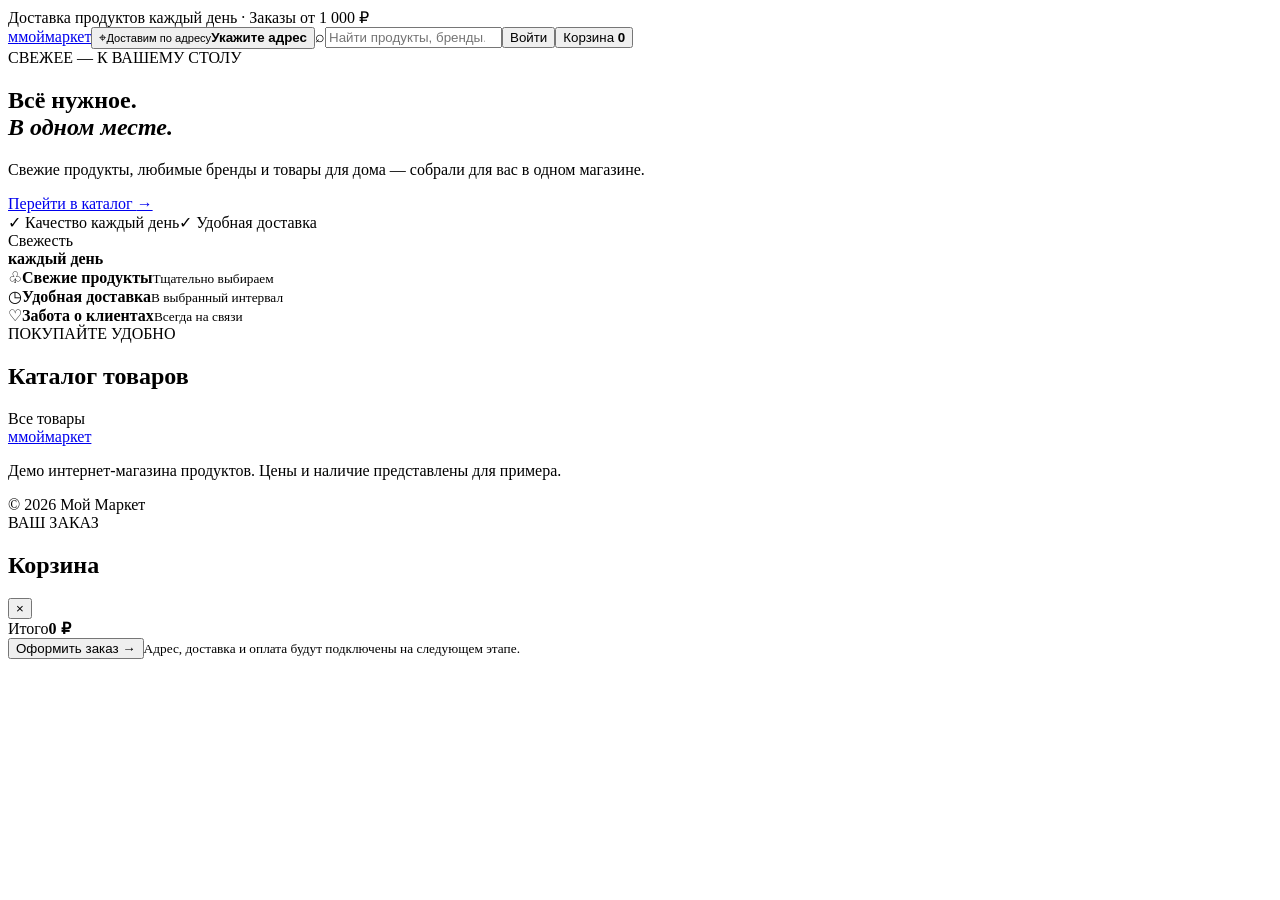
==== supermarket/index.html @ 538c64c5 "Add supermarket storefront MVP" ====
<!doctype html>
<html lang="ru"><head><meta charset="UTF-8"><meta name="viewport" content="width=device-width,initial-scale=1"><meta name="description" content="Мой Маркет — продукты с доставкой на дом"><title>Мой Маркет — продукты рядом</title><link rel="preconnect" href="https://fonts.googleapis.com"><link rel="preconnect" href="https://fonts.gstatic.com" crossorigin><link href="https://fonts.googleapis.com/css2?family=Manrope:wght@400;500;600;700;800&display=swap" rel="stylesheet"><link rel="stylesheet" href="styles.css"><script src="app.js" defer></script></head>
<body><div class="topline">Доставка продуктов каждый день · Заказы от 1 000 ₽</div>
<header class="site-header"><a class="brand" href="#"><span class="brand-mark">м</span><span>мой<span class="brand-green">маркет</span></span></a><button class="delivery-note" id="addressButton"><span class="pin">⌖</span><span><small>Доставим по адресу</small><strong>Укажите адрес</strong></span></button><label class="search"><span>⌕</span><input id="searchInput" type="search" placeholder="Найти продукты, бренды..." aria-label="Поиск товаров"></label><button class="account-button" type="button" id="accountButton">Войти</button><button class="cart-button" id="cartButton" type="button">Корзина <b id="cartCount">0</b></button></header>
<main><section class="hero"><div class="hero-copy"><span class="eyebrow">СВЕЖЕЕ — К ВАШЕМУ СТОЛУ</span><h1>Всё нужное.<br><em>В одном месте.</em></h1><p>Свежие продукты, любимые бренды и товары для дома — собрали для вас в одном магазине.</p><a class="primary-button" href="#catalog">Перейти в каталог <span>→</span></a><div class="hero-meta"><span>✓ Качество каждый день</span><span>✓ Удобная доставка</span></div></div><div class="hero-image" role="img" aria-label="Свежие овощи и продукты"><div class="hero-sticker">Свежесть<br><b>каждый день</b></div></div></section>
<section class="benefits"><div><span class="benefit-icon">♧</span><span><b>Свежие продукты</b><small>Тщательно выбираем</small></span></div><div><span class="benefit-icon">◷</span><span><b>Удобная доставка</b><small>В выбранный интервал</small></span></div><div><span class="benefit-icon">♡</span><span><b>Забота о клиентах</b><small>Всегда на связи</small></span></div></section>
<section class="catalog-section" id="catalog"><div class="section-heading"><div><span class="eyebrow">ПОКУПАЙТЕ УДОБНО</span><h2>Каталог товаров</h2></div><span class="muted" id="resultCount">Все товары</span></div><nav class="categories" id="categories" aria-label="Категории товаров"></nav><div class="product-grid" id="productGrid" aria-live="polite"></div><p class="empty-state" id="emptyState" hidden>Ничего не найдено. Попробуйте изменить запрос.</p></section></main>
<footer><a class="brand footer-brand" href="#"><span class="brand-mark">м</span><span>мой<span class="brand-green">маркет</span></span></a><p>Демо интернет-магазина продуктов. Цены и наличие представлены для примера.</p><span>© 2026 Мой Маркет</span></footer>
<div class="overlay" id="overlay" hidden></div><aside class="cart-drawer" id="cartDrawer" aria-label="Корзина" aria-hidden="true"><div class="drawer-heading"><div><span class="eyebrow">ВАШ ЗАКАЗ</span><h2>Корзина</h2></div><button class="close-button" id="closeCart" aria-label="Закрыть корзину">×</button></div><div class="cart-items" id="cartItems"></div><div class="cart-bottom"><div class="total-row"><span>Итого</span><strong id="cartTotal">0 ₽</strong></div><button class="checkout-button" id="checkoutButton" type="button">Оформить заказ <span>→</span></button><small>Адрес, доставка и оплата будут подключены на следующем этапе.</small></div></aside><div class="toast" id="toast" role="status"></div></body></html>
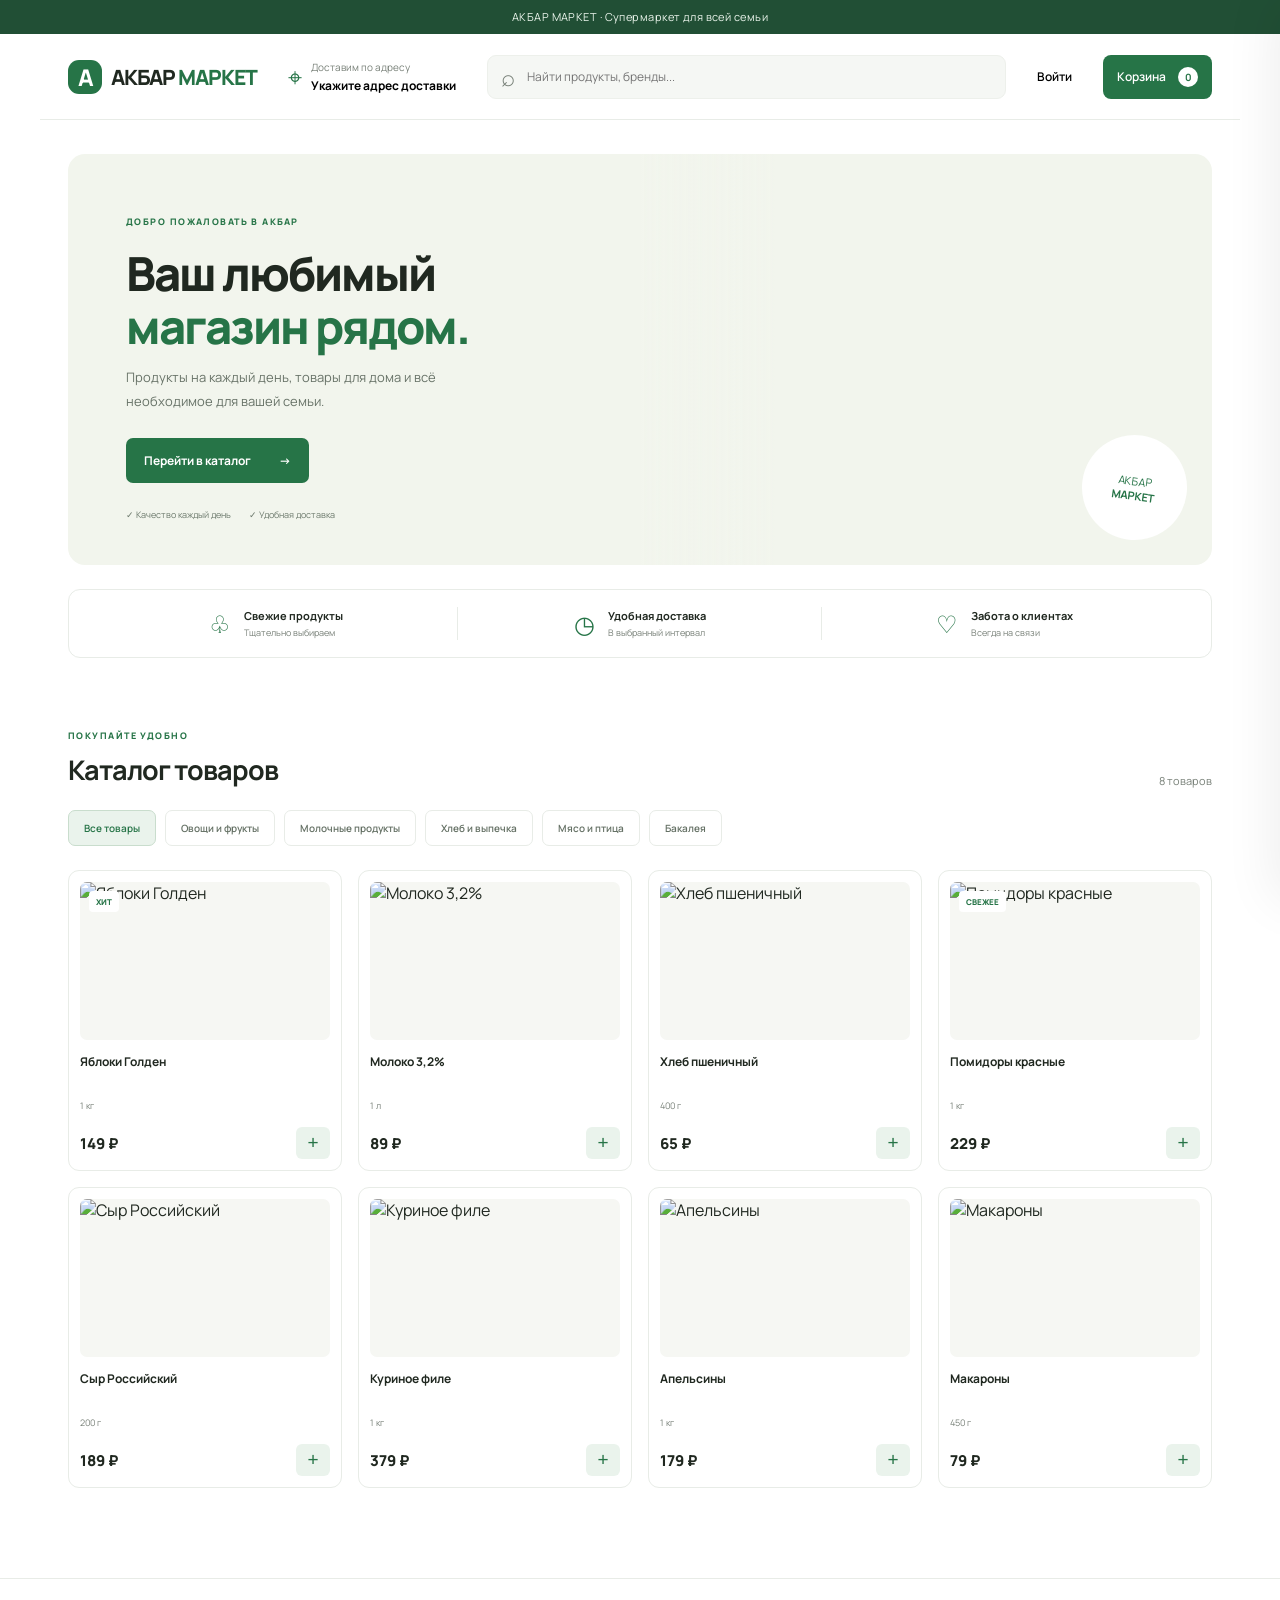
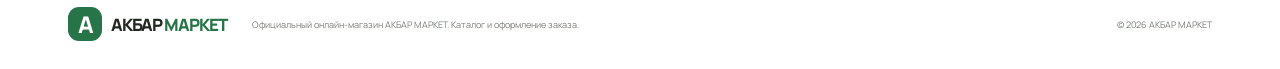
==== commit 9441405c: "Brand storefront as AKBAR Market" ====
--- a/supermarket/index.html
+++ b/supermarket/index.html
@@ -1,9 +1,9 @@
 <!doctype html>
-<html lang="ru"><head><meta charset="UTF-8"><meta name="viewport" content="width=device-width,initial-scale=1"><meta name="description" content="Мой Маркет — продукты с доставкой на дом"><title>Мой Маркет — продукты рядом</title><link rel="preconnect" href="https://fonts.googleapis.com"><link rel="preconnect" href="https://fonts.gstatic.com" crossorigin><link href="https://fonts.googleapis.com/css2?family=Manrope:wght@400;500;600;700;800&display=swap" rel="stylesheet"><link rel="stylesheet" href="styles.css"><script src="app.js" defer></script></head>
-<body><div class="topline">Доставка продуктов каждый день · Заказы от 1 000 ₽</div>
-<header class="site-header"><a class="brand" href="#"><span class="brand-mark">м</span><span>мой<span class="brand-green">маркет</span></span></a><button class="delivery-note" id="addressButton"><span class="pin">⌖</span><span><small>Доставим по адресу</small><strong>Укажите адрес</strong></span></button><label class="search"><span>⌕</span><input id="searchInput" type="search" placeholder="Найти продукты, бренды..." aria-label="Поиск товаров"></label><button class="account-button" type="button" id="accountButton">Войти</button><button class="cart-button" id="cartButton" type="button">Корзина <b id="cartCount">0</b></button></header>
-<main><section class="hero"><div class="hero-copy"><span class="eyebrow">СВЕЖЕЕ — К ВАШЕМУ СТОЛУ</span><h1>Всё нужное.<br><em>В одном месте.</em></h1><p>Свежие продукты, любимые бренды и товары для дома — собрали для вас в одном магазине.</p><a class="primary-button" href="#catalog">Перейти в каталог <span>→</span></a><div class="hero-meta"><span>✓ Качество каждый день</span><span>✓ Удобная доставка</span></div></div><div class="hero-image" role="img" aria-label="Свежие овощи и продукты"><div class="hero-sticker">Свежесть<br><b>каждый день</b></div></div></section>
+<html lang="ru"><head><meta charset="UTF-8"><meta name="viewport" content="width=device-width,initial-scale=1"><meta name="description" content="АКБАР МАРКЕТ — супермаркет"><title>АКБАР МАРКЕТ — супермаркет</title><link rel="preconnect" href="https://fonts.googleapis.com"><link rel="preconnect" href="https://fonts.gstatic.com" crossorigin><link href="https://fonts.googleapis.com/css2?family=Manrope:wght@400;500;600;700;800&display=swap" rel="stylesheet"><link rel="stylesheet" href="styles.css"><script src="app.js" defer></script></head>
+<body><div class="topline">АКБАР МАРКЕТ · Супермаркет для всей семьи</div>
+<header class="site-header"><a class="brand" href="#"><span class="brand-mark">А</span><span>АКБАР <span class="brand-green">МАРКЕТ</span></span></a><button class="delivery-note" id="addressButton"><span class="pin">⌖</span><span><small>Доставим по адресу</small><strong>Укажите адрес доставки</strong></span></button><label class="search"><span>⌕</span><input id="searchInput" type="search" placeholder="Найти продукты, бренды..." aria-label="Поиск товаров"></label><button class="account-button" type="button" id="accountButton">Войти</button><button class="cart-button" id="cartButton" type="button">Корзина <b id="cartCount">0</b></button></header>
+<main><section class="hero"><div class="hero-copy"><span class="eyebrow">ДОБРО ПОЖАЛОВАТЬ В АКБАР</span><h1>Ваш любимый<br><em>магазин рядом.</em></h1><p>Продукты на каждый день, товары для дома и всё необходимое для вашей семьи.</p><a class="primary-button" href="#catalog">Перейти в каталог <span>→</span></a><div class="hero-meta"><span>✓ Качество каждый день</span><span>✓ Удобная доставка</span></div></div><div class="hero-image" role="img" aria-label="Свежие овощи и продукты"><div class="hero-sticker">АКБАР<br><b>МАРКЕТ</b></div></div></section>
 <section class="benefits"><div><span class="benefit-icon">♧</span><span><b>Свежие продукты</b><small>Тщательно выбираем</small></span></div><div><span class="benefit-icon">◷</span><span><b>Удобная доставка</b><small>В выбранный интервал</small></span></div><div><span class="benefit-icon">♡</span><span><b>Забота о клиентах</b><small>Всегда на связи</small></span></div></section>
 <section class="catalog-section" id="catalog"><div class="section-heading"><div><span class="eyebrow">ПОКУПАЙТЕ УДОБНО</span><h2>Каталог товаров</h2></div><span class="muted" id="resultCount">Все товары</span></div><nav class="categories" id="categories" aria-label="Категории товаров"></nav><div class="product-grid" id="productGrid" aria-live="polite"></div><p class="empty-state" id="emptyState" hidden>Ничего не найдено. Попробуйте изменить запрос.</p></section></main>
-<footer><a class="brand footer-brand" href="#"><span class="brand-mark">м</span><span>мой<span class="brand-green">маркет</span></span></a><p>Демо интернет-магазина продуктов. Цены и наличие представлены для примера.</p><span>© 2026 Мой Маркет</span></footer>
+<footer><a class="brand footer-brand" href="#"><span class="brand-mark">А</span><span>АКБАР <span class="brand-green">МАРКЕТ</span></span></a><p>Официальный онлайн-магазин АКБАР МАРКЕТ. Каталог и оформление заказа.</p><span>© 2026 АКБАР МАРКЕТ</span></footer>
 <div class="overlay" id="overlay" hidden></div><aside class="cart-drawer" id="cartDrawer" aria-label="Корзина" aria-hidden="true"><div class="drawer-heading"><div><span class="eyebrow">ВАШ ЗАКАЗ</span><h2>Корзина</h2></div><button class="close-button" id="closeCart" aria-label="Закрыть корзину">×</button></div><div class="cart-items" id="cartItems"></div><div class="cart-bottom"><div class="total-row"><span>Итого</span><strong id="cartTotal">0 ₽</strong></div><button class="checkout-button" id="checkoutButton" type="button">Оформить заказ <span>→</span></button><small>Адрес, доставка и оплата будут подключены на следующем этапе.</small></div></aside><div class="toast" id="toast" role="status"></div></body></html>
--- a/supermarket/styles.css
+++ b/supermarket/styles.css
@@ -0,0 +1 @@
+:root{--green:#267447;--green-dark:#1d5d39;--green-soft:#eaf3ec;--ink:#202820;--muted:#788078;--line:#e8ece7}*{box-sizing:border-box}html{scroll-behavior:smooth}body{margin:0;color:var(--ink);font-family:Manrope,Arial,sans-serif}.topline{height:34px;background:#214f35;color:#eaf4eb;text-align:center;font-size:11px;letter-spacing:.04em;padding:9px 16px}.site-header{max-width:1200px;margin:auto;min-height:86px;padding:0 28px;display:flex;align-items:center;gap:25px;border-bottom:1px solid var(--line)}.brand{display:flex;align-items:center;gap:9px;text-decoration:none;color:var(--ink);font-size:21px;font-weight:800;white-space:nowrap;letter-spacing:-1px}.brand-mark{width:34px;height:34px;border-radius:11px;background:var(--green);color:#fff;display:grid;place-items:center;font-size:23px}.brand-green{color:var(--green)}.delivery-note{display:flex;gap:9px;align-items:center;min-width:142px;border:0;background:none;text-align:left;cursor:pointer;font-family:inherit}.pin{font-size:25px;color:var(--green)}.delivery-note small,.delivery-note strong{display:block}.delivery-note small{font-size:10px;color:var(--muted)}.delivery-note strong{font-size:12px;margin-top:3px}.search{height:44px;background:#f5f7f4;border:1px solid #edf0eb;border-radius:9px;display:flex;align-items:center;padding:0 13px;gap:10px;flex:1;color:var(--muted)}.search>span{font-size:24px}.search input{border:0;outline:0;background:transparent;width:100%;font:inherit;font-size:12px}.account-button,.cart-button{border:0;background:transparent;font:600 12px Manrope;cursor:pointer}.cart-button{background:var(--green);color:#fff;border-radius:8px;padding:12px 14px;display:flex;align-items:center;gap:12px}.cart-button b{background:#fff;color:var(--green);width:20px;height:20px;border-radius:50%;display:grid;place-items:center;font-size:10px}.hero{max-width:1144px;margin:34px auto 0;min-height:390px;border-radius:17px;background:#f2f5ed;display:grid;grid-template-columns:1fr 1fr;overflow:hidden}.hero-copy{padding:54px 0 44px 58px}.eyebrow{font-size:9px;letter-spacing:.16em;font-weight:800;color:var(--green)}h1{font-size:47px;line-height:1.12;letter-spacing:-2px;margin:17px 0 14px;font-weight:800}h1 em{font-style:normal;color:var(--green)}.hero-copy p{font-size:13px;line-height:1.8;color:#687368;max-width:380px;margin:0 0 25px}.primary-button,.checkout-button{display:inline-flex;align-items:center;justify-content:space-between;gap:28px;padding:14px 18px;background:var(--green);border-radius:7px;color:#fff;text-decoration:none;font-size:12px;font-weight:700;border:0;cursor:pointer}.hero-meta{display:flex;gap:18px;margin-top:25px;color:#6c796c;font-size:9px}.hero-image{position:relative;background:linear-gradient(90deg,#f2f5ed 0%,transparent 24%),url('https://images.unsplash.com/photo-1542838132-92c53300491e?auto=format&fit=crop&w=1100&q=85') center/cover}.hero-sticker{position:absolute;right:25px;bottom:25px;background:#fff;border-radius:50%;width:105px;height:105px;display:grid;align-content:center;text-align:center;color:var(--green);font-size:11px;transform:rotate(8deg)}.benefits{max-width:1144px;margin:24px auto 64px;display:grid;grid-template-columns:repeat(3,1fr);border:1px solid var(--line);border-radius:12px;padding:17px 25px}.benefits>div{display:flex;align-items:center;gap:13px;justify-content:center;border-right:1px solid var(--line)}.benefits>div:last-child{border:0}.benefit-icon{font-size:24px;color:var(--green)}.benefits b,.benefits small{display:block}.benefits b{font-size:11px}.benefits small{font-size:9px;color:var(--muted);margin-top:3px}.catalog-section{max-width:1144px;margin:0 auto 90px}.section-heading{display:flex;justify-content:space-between;align-items:end;margin-bottom:22px}.section-heading h2,.drawer-heading h2{font-size:27px;letter-spacing:-1px;margin:7px 0 0}.muted{font-size:11px;color:var(--muted)}.categories{display:flex;gap:9px;flex-wrap:wrap;margin-bottom:24px}.category{border:1px solid var(--line);background:#fff;border-radius:7px;padding:10px 15px;font:600 10px Manrope;color:#647064;cursor:pointer}.category.active,.category:hover{background:var(--green-soft);border-color:#c9ddcd;color:var(--green)}.product-grid{display:grid;grid-template-columns:repeat(4,1fr);gap:16px}.product-card{border:1px solid var(--line);border-radius:11px;padding:11px;position:relative;background:#fff}.product-card:hover{box-shadow:0 10px 30px #1e40200e;transform:translateY(-2px)}.product-image{height:158px;background:#f6f7f3;border-radius:7px;overflow:hidden}.product-image img{width:100%;height:100%;object-fit:cover}.product-tag{position:absolute;top:20px;left:20px;background:#fff;border-radius:4px;padding:5px 7px;font-size:8px;font-weight:800;color:var(--green)}.product-name{font-size:12px;font-weight:700;margin:13px 0 5px;min-height:34px}.product-unit{font-size:9px;color:var(--muted)}.product-bottom{display:flex;align-items:center;justify-content:space-between;margin-top:13px}.product-price{font-size:15px;font-weight:800}.add-button{border:0;border-radius:6px;background:var(--green-soft);color:var(--green);font-size:19px;width:34px;height:32px;cursor:pointer}.empty-state{text-align:center;color:var(--muted);padding:50px}footer{border-top:1px solid var(--line);padding:28px max(28px,calc((100% - 1144px)/2));display:flex;align-items:center;gap:25px;color:var(--muted);font-size:9px}.footer-brand{font-size:17px}footer p{flex:1}.overlay{position:fixed;inset:0;background:#14201966;z-index:5}.cart-drawer{position:fixed;z-index:6;right:0;top:0;height:100dvh;width:min(430px,100%);background:#fff;padding:28px;display:flex;flex-direction:column;transform:translateX(102%);transition:transform .25s;box-shadow:-15px 0 50px #00000012}.cart-drawer.open{transform:translateX(0)}.drawer-heading{display:flex;justify-content:space-between;align-items:center;padding-bottom:20px;border-bottom:1px solid var(--line)}.close-button{border:0;background:#f2f4f0;border-radius:50%;width:34px;height:34px;font-size:22px;cursor:pointer}.cart-items{overflow:auto;flex:1}.cart-line{display:grid;grid-template-columns:62px 1fr auto;gap:12px;align-items:center;padding:16px 0;border-bottom:1px solid var(--line)}.cart-line img{width:62px;height:62px;object-fit:cover;border-radius:7px}.cart-line strong{font-size:11px;display:block}.cart-line small{font-size:9px;color:var(--muted)}.quantity{display:flex;align-items:center;gap:8px;margin-top:8px}.quantity button{border:1px solid var(--line);background:white;border-radius:4px;width:22px;height:22px;cursor:pointer}.line-price{font-size:11px;font-weight:800}.cart-bottom{padding-top:18px;border-top:1px solid var(--line)}.total-row{display:flex;justify-content:space-between;align-items:center;margin-bottom:17px;font-size:13px}.total-row strong{font-size:20px}.checkout-button{width:100%;font-family:inherit}.checkout-button:disabled{opacity:.45;cursor:not-allowed}.cart-bottom>small{display:block;text-align:center;color:var(--muted);font-size:9px;margin-top:12px;line-height:1.5}.cart-empty{text-align:center;color:var(--muted);font-size:12px;padding:55px 10px}.toast{position:fixed;bottom:24px;left:50%;transform:translate(-50%,20px);background:#203d2a;color:white;border-radius:7px;padding:12px 18px;font-size:11px;opacity:0;pointer-events:none;transition:.2s;z-index:8}.toast.show{opacity:1;transform:translate(-50%,0)}@media(max-width:900px){.site-header{gap:15px;padding:0 18px}.delivery-note{display:none}.hero,.benefits,.catalog-section{margin-left:22px;margin-right:22px}.hero-copy{padding-left:35px}.product-grid{grid-template-columns:repeat(3,1fr)}}@media(max-width:620px){.topline{font-size:9px}.site-header{min-height:72px;flex-wrap:wrap;padding:14px 16px;gap:12px}.brand{font-size:18px}.search{order:3;flex-basis:100%;height:40px}.account-button{margin-left:auto}.cart-button{padding:9px 10px}.hero{margin:18px 14px 0;grid-template-columns:1fr}.hero-copy{padding:35px 25px 25px}h1{font-size:38px}.hero-copy p{font-size:12px}.hero-image{height:190px;background-image:url('https://images.unsplash.com/photo-1542838132-92c53300491e?auto=format&fit=crop&w=900&q=80')}.benefits{margin:15px 14px 45px;padding:14px 8px;gap:6px}.benefits>div{gap:5px}.benefits b{font-size:8px}.benefits small{font-size:7px}.catalog-section{margin:0 14px 60px}.categories{flex-wrap:nowrap;overflow-x:auto;padding-bottom:6px}.category{white-space:nowrap}.product-grid{grid-template-columns:repeat(2,minmax(0,1fr));gap:10px}.product-image{height:130px}footer{padding:24px 16px;flex-wrap:wrap;gap:12px}footer p{flex-basis:100%;order:3;margin:0}}
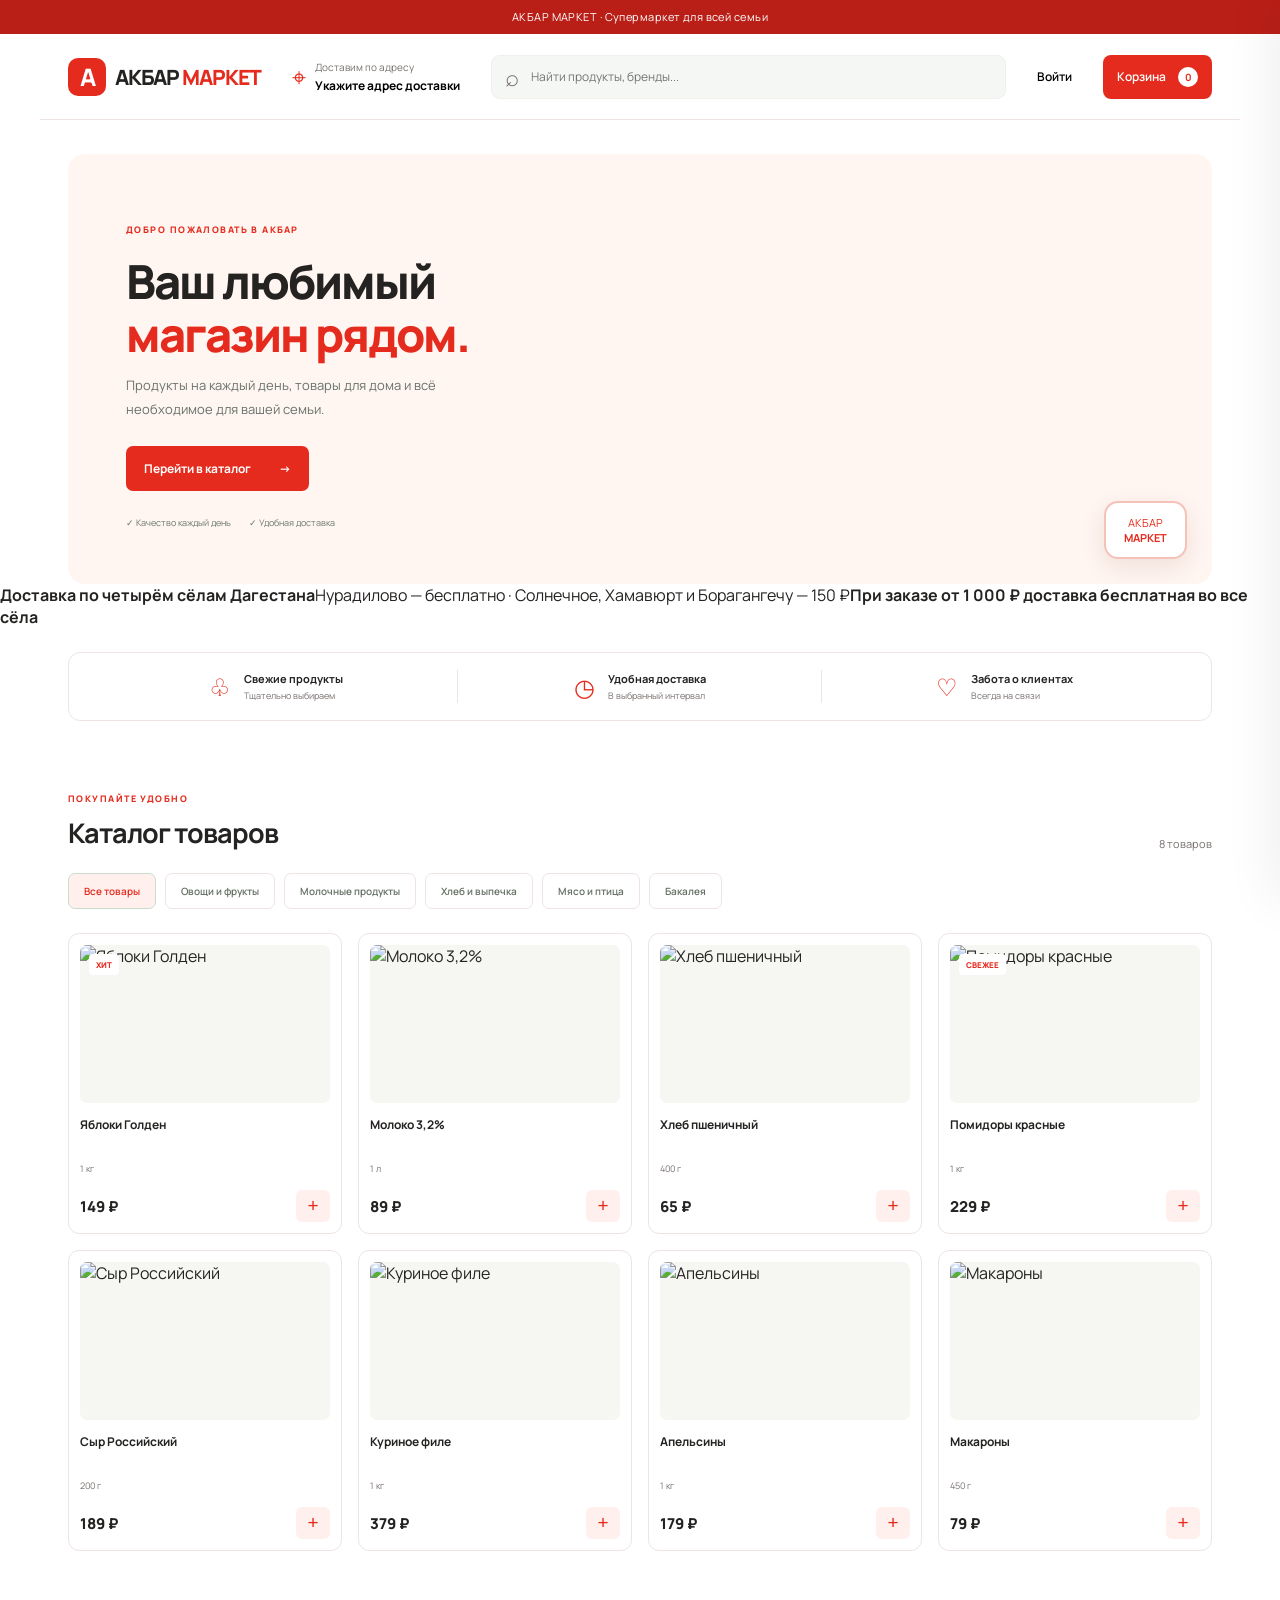
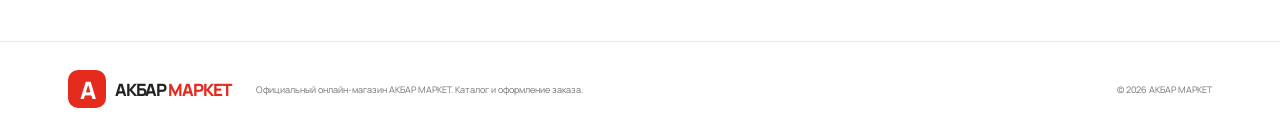
==== commit 6500b69d: "Add AKBAR delivery area and checkout form" ====
--- a/supermarket/index.html
+++ b/supermarket/index.html
@@ -2,8 +2,8 @@
 <html lang="ru"><head><meta charset="UTF-8"><meta name="viewport" content="width=device-width,initial-scale=1"><meta name="description" content="АКБАР МАРКЕТ — супермаркет"><title>АКБАР МАРКЕТ — супермаркет</title><link rel="preconnect" href="https://fonts.googleapis.com"><link rel="preconnect" href="https://fonts.gstatic.com" crossorigin><link href="https://fonts.googleapis.com/css2?family=Manrope:wght@400;500;600;700;800&display=swap" rel="stylesheet"><link rel="stylesheet" href="styles.css"><script src="app.js" defer></script></head>
 <body><div class="topline">АКБАР МАРКЕТ · Супермаркет для всей семьи</div>
 <header class="site-header"><a class="brand" href="#"><span class="brand-mark">А</span><span>АКБАР <span class="brand-green">МАРКЕТ</span></span></a><button class="delivery-note" id="addressButton"><span class="pin">⌖</span><span><small>Доставим по адресу</small><strong>Укажите адрес доставки</strong></span></button><label class="search"><span>⌕</span><input id="searchInput" type="search" placeholder="Найти продукты, бренды..." aria-label="Поиск товаров"></label><button class="account-button" type="button" id="accountButton">Войти</button><button class="cart-button" id="cartButton" type="button">Корзина <b id="cartCount">0</b></button></header>
-<main><section class="hero"><div class="hero-copy"><span class="eyebrow">ДОБРО ПОЖАЛОВАТЬ В АКБАР</span><h1>Ваш любимый<br><em>магазин рядом.</em></h1><p>Продукты на каждый день, товары для дома и всё необходимое для вашей семьи.</p><a class="primary-button" href="#catalog">Перейти в каталог <span>→</span></a><div class="hero-meta"><span>✓ Качество каждый день</span><span>✓ Удобная доставка</span></div></div><div class="hero-image" role="img" aria-label="Свежие овощи и продукты"><div class="hero-sticker">АКБАР<br><b>МАРКЕТ</b></div></div></section>
-<section class="benefits"><div><span class="benefit-icon">♧</span><span><b>Свежие продукты</b><small>Тщательно выбираем</small></span></div><div><span class="benefit-icon">◷</span><span><b>Удобная доставка</b><small>В выбранный интервал</small></span></div><div><span class="benefit-icon">♡</span><span><b>Забота о клиентах</b><small>Всегда на связи</small></span></div></section>
+<main><section class="hero"><div class="hero-copy"><span class="eyebrow">ДОБРО ПОЖАЛОВАТЬ В АКБАР</span><h1>Ваш любимый<br><em>магазин рядом.</em></h1><p>Продукты на каждый день, товары для дома и всё необходимое для вашей семьи.</p><a class="primary-button" href="#catalog">Перейти в каталог <span>→</span></a><div class="hero-meta"><span>✓ Качество каждый день</span><span>✓ Удобная доставка</span></div></div><div class="hero-image" role="img" aria-label="Здание супермаркета АКБАР МАРКЕТ"><div class="hero-sticker">АКБАР<br><b>МАРКЕТ</b></div></div></section>
+<section class="delivery-info"><strong>Доставка по четырём сёлам Дагестана</strong><span>Нурадилово — бесплатно · Солнечное, Хамавюрт и Борагангечу — 150 ₽</span><b>При заказе от 1 000 ₽ доставка бесплатная во все сёла</b></section><section class="benefits"><div><span class="benefit-icon">♧</span><span><b>Свежие продукты</b><small>Тщательно выбираем</small></span></div><div><span class="benefit-icon">◷</span><span><b>Удобная доставка</b><small>В выбранный интервал</small></span></div><div><span class="benefit-icon">♡</span><span><b>Забота о клиентах</b><small>Всегда на связи</small></span></div></section>
 <section class="catalog-section" id="catalog"><div class="section-heading"><div><span class="eyebrow">ПОКУПАЙТЕ УДОБНО</span><h2>Каталог товаров</h2></div><span class="muted" id="resultCount">Все товары</span></div><nav class="categories" id="categories" aria-label="Категории товаров"></nav><div class="product-grid" id="productGrid" aria-live="polite"></div><p class="empty-state" id="emptyState" hidden>Ничего не найдено. Попробуйте изменить запрос.</p></section></main>
 <footer><a class="brand footer-brand" href="#"><span class="brand-mark">А</span><span>АКБАР <span class="brand-green">МАРКЕТ</span></span></a><p>Официальный онлайн-магазин АКБАР МАРКЕТ. Каталог и оформление заказа.</p><span>© 2026 АКБАР МАРКЕТ</span></footer>
-<div class="overlay" id="overlay" hidden></div><aside class="cart-drawer" id="cartDrawer" aria-label="Корзина" aria-hidden="true"><div class="drawer-heading"><div><span class="eyebrow">ВАШ ЗАКАЗ</span><h2>Корзина</h2></div><button class="close-button" id="closeCart" aria-label="Закрыть корзину">×</button></div><div class="cart-items" id="cartItems"></div><div class="cart-bottom"><div class="total-row"><span>Итого</span><strong id="cartTotal">0 ₽</strong></div><button class="checkout-button" id="checkoutButton" type="button">Оформить заказ <span>→</span></button><small>Адрес, доставка и оплата будут подключены на следующем этапе.</small></div></aside><div class="toast" id="toast" role="status"></div></body></html>+<div class="overlay" id="overlay" hidden></div><aside class="cart-drawer" id="cartDrawer" aria-label="Корзина" aria-hidden="true"><div class="drawer-heading"><div><span class="eyebrow">ВАШ ЗАКАЗ</span><h2>Корзина</h2></div><button class="close-button" id="closeCart" aria-label="Закрыть корзину">×</button></div><div class="cart-items" id="cartItems"></div><div class="cart-bottom"><div class="total-row"><span>Итого</span><strong id="cartTotal">0 ₽</strong></div><button class="checkout-button" id="checkoutButton" type="button">Оформить заказ <span>→</span></button><label class="delivery-select-label" for="deliveryVillage">Населённый пункт доставки</label><select id="deliveryVillage" class="delivery-select"><option value="Нурадилово">Нурадилово</option><option value="Солнечное">Солнечное</option><option value="Хамавюрт">Хамавюрт</option><option value="Борагангечу">Борагангечу</option></select><div class="delivery-row"><span>Доставка</span><strong id="deliveryCost">Бесплатно</strong></div><small>От 1 000 ₽ доставка бесплатная во все четыре села.</small></div></aside><div class="checkout-modal" id="checkoutModal" hidden><form id="checkoutForm" class="checkout-form"><button type="button" class="close-button modal-close" id="closeCheckout" aria-label="Закрыть">×</button><span class="eyebrow">АКБАР МАРКЕТ</span><h2>Оформление заказа</h2><label>Ваше имя<input name="customerName" required placeholder="Имя"></label><label>Телефон<input name="phone" required type="tel" placeholder="+7 (___) ___-__-__"></label><label>Адрес доставки<input name="address" required placeholder="Улица, дом, квартира"></label><label>Комментарий<textarea name="comment" rows="3" placeholder="Подъезд, ориентир и пожелания"></textarea></label><div class="checkout-summary" id="checkoutSummary"></div><button class="checkout-button" type="submit">Отправить заказ</button><small>Пока это демонстрационная форма: заказ не отправляется в магазин до подключения сервера.</small></form></div><div class="toast" id="toast" role="status"></div></body></html>
--- a/supermarket/styles.css
+++ b/supermarket/styles.css
@@ -1 +1 @@
-:root{--green:#267447;--green-dark:#1d5d39;--green-soft:#eaf3ec;--ink:#202820;--muted:#788078;--line:#e8ece7}*{box-sizing:border-box}html{scroll-behavior:smooth}body{margin:0;color:var(--ink);font-family:Manrope,Arial,sans-serif}.topline{height:34px;background:#214f35;color:#eaf4eb;text-align:center;font-size:11px;letter-spacing:.04em;padding:9px 16px}.site-header{max-width:1200px;margin:auto;min-height:86px;padding:0 28px;display:flex;align-items:center;gap:25px;border-bottom:1px solid var(--line)}.brand{display:flex;align-items:center;gap:9px;text-decoration:none;color:var(--ink);font-size:21px;font-weight:800;white-space:nowrap;letter-spacing:-1px}.brand-mark{width:34px;height:34px;border-radius:11px;background:var(--green);color:#fff;display:grid;place-items:center;font-size:23px}.brand-green{color:var(--green)}.delivery-note{display:flex;gap:9px;align-items:center;min-width:142px;border:0;background:none;text-align:left;cursor:pointer;font-family:inherit}.pin{font-size:25px;color:var(--green)}.delivery-note small,.delivery-note strong{display:block}.delivery-note small{font-size:10px;color:var(--muted)}.delivery-note strong{font-size:12px;margin-top:3px}.search{height:44px;background:#f5f7f4;border:1px solid #edf0eb;border-radius:9px;display:flex;align-items:center;padding:0 13px;gap:10px;flex:1;color:var(--muted)}.search>span{font-size:24px}.search input{border:0;outline:0;background:transparent;width:100%;font:inherit;font-size:12px}.account-button,.cart-button{border:0;background:transparent;font:600 12px Manrope;cursor:pointer}.cart-button{background:var(--green);color:#fff;border-radius:8px;padding:12px 14px;display:flex;align-items:center;gap:12px}.cart-button b{background:#fff;color:var(--green);width:20px;height:20px;border-radius:50%;display:grid;place-items:center;font-size:10px}.hero{max-width:1144px;margin:34px auto 0;min-height:390px;border-radius:17px;background:#f2f5ed;display:grid;grid-template-columns:1fr 1fr;overflow:hidden}.hero-copy{padding:54px 0 44px 58px}.eyebrow{font-size:9px;letter-spacing:.16em;font-weight:800;color:var(--green)}h1{font-size:47px;line-height:1.12;letter-spacing:-2px;margin:17px 0 14px;font-weight:800}h1 em{font-style:normal;color:var(--green)}.hero-copy p{font-size:13px;line-height:1.8;color:#687368;max-width:380px;margin:0 0 25px}.primary-button,.checkout-button{display:inline-flex;align-items:center;justify-content:space-between;gap:28px;padding:14px 18px;background:var(--green);border-radius:7px;color:#fff;text-decoration:none;font-size:12px;font-weight:700;border:0;cursor:pointer}.hero-meta{display:flex;gap:18px;margin-top:25px;color:#6c796c;font-size:9px}.hero-image{position:relative;background:linear-gradient(90deg,#f2f5ed 0%,transparent 24%),url('https://images.unsplash.com/photo-1542838132-92c53300491e?auto=format&fit=crop&w=1100&q=85') center/cover}.hero-sticker{position:absolute;right:25px;bottom:25px;background:#fff;border-radius:50%;width:105px;height:105px;display:grid;align-content:center;text-align:center;color:var(--green);font-size:11px;transform:rotate(8deg)}.benefits{max-width:1144px;margin:24px auto 64px;display:grid;grid-template-columns:repeat(3,1fr);border:1px solid var(--line);border-radius:12px;padding:17px 25px}.benefits>div{display:flex;align-items:center;gap:13px;justify-content:center;border-right:1px solid var(--line)}.benefits>div:last-child{border:0}.benefit-icon{font-size:24px;color:var(--green)}.benefits b,.benefits small{display:block}.benefits b{font-size:11px}.benefits small{font-size:9px;color:var(--muted);margin-top:3px}.catalog-section{max-width:1144px;margin:0 auto 90px}.section-heading{display:flex;justify-content:space-between;align-items:end;margin-bottom:22px}.section-heading h2,.drawer-heading h2{font-size:27px;letter-spacing:-1px;margin:7px 0 0}.muted{font-size:11px;color:var(--muted)}.categories{display:flex;gap:9px;flex-wrap:wrap;margin-bottom:24px}.category{border:1px solid var(--line);background:#fff;border-radius:7px;padding:10px 15px;font:600 10px Manrope;color:#647064;cursor:pointer}.category.active,.category:hover{background:var(--green-soft);border-color:#c9ddcd;color:var(--green)}.product-grid{display:grid;grid-template-columns:repeat(4,1fr);gap:16px}.product-card{border:1px solid var(--line);border-radius:11px;padding:11px;position:relative;background:#fff}.product-card:hover{box-shadow:0 10px 30px #1e40200e;transform:translateY(-2px)}.product-image{height:158px;background:#f6f7f3;border-radius:7px;overflow:hidden}.product-image img{width:100%;height:100%;object-fit:cover}.product-tag{position:absolute;top:20px;left:20px;background:#fff;border-radius:4px;padding:5px 7px;font-size:8px;font-weight:800;color:var(--green)}.product-name{font-size:12px;font-weight:700;margin:13px 0 5px;min-height:34px}.product-unit{font-size:9px;color:var(--muted)}.product-bottom{display:flex;align-items:center;justify-content:space-between;margin-top:13px}.product-price{font-size:15px;font-weight:800}.add-button{border:0;border-radius:6px;background:var(--green-soft);color:var(--green);font-size:19px;width:34px;height:32px;cursor:pointer}.empty-state{text-align:center;color:var(--muted);padding:50px}footer{border-top:1px solid var(--line);padding:28px max(28px,calc((100% - 1144px)/2));display:flex;align-items:center;gap:25px;color:var(--muted);font-size:9px}.footer-brand{font-size:17px}footer p{flex:1}.overlay{position:fixed;inset:0;background:#14201966;z-index:5}.cart-drawer{position:fixed;z-index:6;right:0;top:0;height:100dvh;width:min(430px,100%);background:#fff;padding:28px;display:flex;flex-direction:column;transform:translateX(102%);transition:transform .25s;box-shadow:-15px 0 50px #00000012}.cart-drawer.open{transform:translateX(0)}.drawer-heading{display:flex;justify-content:space-between;align-items:center;padding-bottom:20px;border-bottom:1px solid var(--line)}.close-button{border:0;background:#f2f4f0;border-radius:50%;width:34px;height:34px;font-size:22px;cursor:pointer}.cart-items{overflow:auto;flex:1}.cart-line{display:grid;grid-template-columns:62px 1fr auto;gap:12px;align-items:center;padding:16px 0;border-bottom:1px solid var(--line)}.cart-line img{width:62px;height:62px;object-fit:cover;border-radius:7px}.cart-line strong{font-size:11px;display:block}.cart-line small{font-size:9px;color:var(--muted)}.quantity{display:flex;align-items:center;gap:8px;margin-top:8px}.quantity button{border:1px solid var(--line);background:white;border-radius:4px;width:22px;height:22px;cursor:pointer}.line-price{font-size:11px;font-weight:800}.cart-bottom{padding-top:18px;border-top:1px solid var(--line)}.total-row{display:flex;justify-content:space-between;align-items:center;margin-bottom:17px;font-size:13px}.total-row strong{font-size:20px}.checkout-button{width:100%;font-family:inherit}.checkout-button:disabled{opacity:.45;cursor:not-allowed}.cart-bottom>small{display:block;text-align:center;color:var(--muted);font-size:9px;margin-top:12px;line-height:1.5}.cart-empty{text-align:center;color:var(--muted);font-size:12px;padding:55px 10px}.toast{position:fixed;bottom:24px;left:50%;transform:translate(-50%,20px);background:#203d2a;color:white;border-radius:7px;padding:12px 18px;font-size:11px;opacity:0;pointer-events:none;transition:.2s;z-index:8}.toast.show{opacity:1;transform:translate(-50%,0)}@media(max-width:900px){.site-header{gap:15px;padding:0 18px}.delivery-note{display:none}.hero,.benefits,.catalog-section{margin-left:22px;margin-right:22px}.hero-copy{padding-left:35px}.product-grid{grid-template-columns:repeat(3,1fr)}}@media(max-width:620px){.topline{font-size:9px}.site-header{min-height:72px;flex-wrap:wrap;padding:14px 16px;gap:12px}.brand{font-size:18px}.search{order:3;flex-basis:100%;height:40px}.account-button{margin-left:auto}.cart-button{padding:9px 10px}.hero{margin:18px 14px 0;grid-template-columns:1fr}.hero-copy{padding:35px 25px 25px}h1{font-size:38px}.hero-copy p{font-size:12px}.hero-image{height:190px;background-image:url('https://images.unsplash.com/photo-1542838132-92c53300491e?auto=format&fit=crop&w=900&q=80')}.benefits{margin:15px 14px 45px;padding:14px 8px;gap:6px}.benefits>div{gap:5px}.benefits b{font-size:8px}.benefits small{font-size:7px}.catalog-section{margin:0 14px 60px}.categories{flex-wrap:nowrap;overflow-x:auto;padding-bottom:6px}.category{white-space:nowrap}.product-grid{grid-template-columns:repeat(2,minmax(0,1fr));gap:10px}.product-image{height:130px}footer{padding:24px 16px;flex-wrap:wrap;gap:12px}footer p{flex-basis:100%;order:3;margin:0}}+:root{--green:#e52b1e;--green-dark:#b91f17;--green-soft:#fff0ed;--ink:#242321;--muted:#77716e;--line:#eee5e2}*{box-sizing:border-box}html{scroll-behavior:smooth}body{margin:0;color:var(--ink);font-family:Manrope,Arial,sans-serif}.topline{height:34px;background:#b91f17;color:#fff;text-align:center;font-size:11px;letter-spacing:.04em;padding:9px 16px}.site-header{max-width:1200px;margin:auto;min-height:86px;padding:0 28px;display:flex;align-items:center;gap:25px;border-bottom:1px solid var(--line)}.brand{display:flex;align-items:center;gap:9px;text-decoration:none;color:var(--ink);font-size:21px;font-weight:800;white-space:nowrap;letter-spacing:-1px}.brand-mark{width:38px;height:38px;border-radius:10px;background:var(--green);color:#fff;display:grid;place-items:center;font-size:24px;font-weight:800}.brand-green{color:var(--green)}.delivery-note{display:flex;gap:9px;align-items:center;min-width:142px;border:0;background:none;text-align:left;cursor:pointer;font-family:inherit}.pin{font-size:25px;color:var(--green)}.delivery-note small,.delivery-note strong{display:block}.delivery-note small{font-size:10px;color:var(--muted)}.delivery-note strong{font-size:12px;margin-top:3px}.search{height:44px;background:#f5f7f4;border:1px solid #edf0eb;border-radius:9px;display:flex;align-items:center;padding:0 13px;gap:10px;flex:1;color:var(--muted)}.search>span{font-size:24px}.search input{border:0;outline:0;background:transparent;width:100%;font:inherit;font-size:12px}.account-button,.cart-button{border:0;background:transparent;font:600 12px Manrope;cursor:pointer}.cart-button{background:var(--green);color:#fff;border-radius:8px;padding:12px 14px;display:flex;align-items:center;gap:12px}.cart-button b{background:#fff;color:var(--green);width:20px;height:20px;border-radius:50%;display:grid;place-items:center;font-size:10px}.hero{max-width:1144px;margin:34px auto 0;min-height:430px;border-radius:17px;background:#fff5f1;display:grid;grid-template-columns:1fr 1fr;overflow:hidden}.hero-copy{padding:62px 0 44px 58px;position:relative;z-index:1}.eyebrow{font-size:9px;letter-spacing:.16em;font-weight:800;color:var(--green)}h1{font-size:47px;line-height:1.12;letter-spacing:-2px;margin:17px 0 14px;font-weight:800}h1 em{font-style:normal;color:var(--green)}.hero-copy p{font-size:13px;line-height:1.8;color:#687368;max-width:380px;margin:0 0 25px}.primary-button,.checkout-button{display:inline-flex;align-items:center;justify-content:space-between;gap:28px;padding:14px 18px;background:var(--green);border-radius:7px;color:#fff;text-decoration:none;font-size:12px;font-weight:700;border:0;cursor:pointer}.hero-meta{display:flex;gap:18px;margin-top:25px;color:#6c796c;font-size:9px}.hero-image{position:relative;background:linear-gradient(90deg,#fff5f1 0%,rgba(255,245,241,.12) 24%,transparent 48%),url('assets/akbar-store.jpg') center/cover}.hero-sticker{position:absolute;right:25px;bottom:25px;background:#fff;border:2px solid #f5c2b9;border-radius:14px;padding:12px 18px;text-align:center;color:var(--green);font-size:11px;box-shadow:0 8px 24px #6b24151a}.benefits{max-width:1144px;margin:24px auto 64px;display:grid;grid-template-columns:repeat(3,1fr);border:1px solid var(--line);border-radius:12px;padding:17px 25px}.benefits>div{display:flex;align-items:center;gap:13px;justify-content:center;border-right:1px solid var(--line)}.benefits>div:last-child{border:0}.benefit-icon{font-size:24px;color:var(--green)}.benefits b,.benefits small{display:block}.benefits b{font-size:11px}.benefits small{font-size:9px;color:var(--muted);margin-top:3px}.catalog-section{max-width:1144px;margin:0 auto 90px}.section-heading{display:flex;justify-content:space-between;align-items:end;margin-bottom:22px}.section-heading h2,.drawer-heading h2{font-size:27px;letter-spacing:-1px;margin:7px 0 0}.muted{font-size:11px;color:var(--muted)}.categories{display:flex;gap:9px;flex-wrap:wrap;margin-bottom:24px}.category{border:1px solid var(--line);background:#fff;border-radius:7px;padding:10px 15px;font:600 10px Manrope;color:#647064;cursor:pointer}.category.active,.category:hover{background:var(--green-soft);border-color:#c9ddcd;color:var(--green)}.product-grid{display:grid;grid-template-columns:repeat(4,1fr);gap:16px}.product-card{border:1px solid var(--line);border-radius:11px;padding:11px;position:relative;background:#fff}.product-card:hover{box-shadow:0 10px 30px #1e40200e;transform:translateY(-2px)}.product-image{height:158px;background:#f6f7f3;border-radius:7px;overflow:hidden}.product-image img{width:100%;height:100%;object-fit:cover}.product-tag{position:absolute;top:20px;left:20px;background:#fff;border-radius:4px;padding:5px 7px;font-size:8px;font-weight:800;color:var(--green)}.product-name{font-size:12px;font-weight:700;margin:13px 0 5px;min-height:34px}.product-unit{font-size:9px;color:var(--muted)}.product-bottom{display:flex;align-items:center;justify-content:space-between;margin-top:13px}.product-price{font-size:15px;font-weight:800}.add-button{border:0;border-radius:6px;background:var(--green-soft);color:var(--green);font-size:19px;width:34px;height:32px;cursor:pointer}.empty-state{text-align:center;color:var(--muted);padding:50px}footer{border-top:1px solid var(--line);padding:28px max(28px,calc((100% - 1144px)/2));display:flex;align-items:center;gap:25px;color:var(--muted);font-size:9px}.footer-brand{font-size:17px}footer p{flex:1}.overlay{position:fixed;inset:0;background:#14201966;z-index:5}.cart-drawer{position:fixed;z-index:6;right:0;top:0;height:100dvh;width:min(430px,100%);background:#fff;padding:28px;display:flex;flex-direction:column;transform:translateX(102%);transition:transform .25s;box-shadow:-15px 0 50px #00000012}.cart-drawer.open{transform:translateX(0)}.drawer-heading{display:flex;justify-content:space-between;align-items:center;padding-bottom:20px;border-bottom:1px solid var(--line)}.close-button{border:0;background:#f2f4f0;border-radius:50%;width:34px;height:34px;font-size:22px;cursor:pointer}.cart-items{overflow:auto;flex:1}.cart-line{display:grid;grid-template-columns:62px 1fr auto;gap:12px;align-items:center;padding:16px 0;border-bottom:1px solid var(--line)}.cart-line img{width:62px;height:62px;object-fit:cover;border-radius:7px}.cart-line strong{font-size:11px;display:block}.cart-line small{font-size:9px;color:var(--muted)}.quantity{display:flex;align-items:center;gap:8px;margin-top:8px}.quantity button{border:1px solid var(--line);background:white;border-radius:4px;width:22px;height:22px;cursor:pointer}.line-price{font-size:11px;font-weight:800}.cart-bottom{padding-top:18px;border-top:1px solid var(--line)}.total-row{display:flex;justify-content:space-between;align-items:center;margin-bottom:17px;font-size:13px}.total-row strong{font-size:20px}.checkout-button{width:100%;font-family:inherit}.checkout-button:disabled{opacity:.45;cursor:not-allowed}.cart-bottom>small{display:block;text-align:center;color:var(--muted);font-size:9px;margin-top:12px;line-height:1.5}.cart-empty{text-align:center;color:var(--muted);font-size:12px;padding:55px 10px}.toast{position:fixed;bottom:24px;left:50%;transform:translate(-50%,20px);background:#203d2a;color:white;border-radius:7px;padding:12px 18px;font-size:11px;opacity:0;pointer-events:none;transition:.2s;z-index:8}.toast.show{opacity:1;transform:translate(-50%,0)}@media(max-width:900px){.site-header{gap:15px;padding:0 18px}.delivery-note{display:none}.hero,.benefits,.catalog-section{margin-left:22px;margin-right:22px}.hero-copy{padding-left:35px}.product-grid{grid-template-columns:repeat(3,1fr)}}@media(max-width:620px){.topline{font-size:9px}.site-header{min-height:72px;flex-wrap:wrap;padding:14px 16px;gap:12px}.brand{font-size:18px}.search{order:3;flex-basis:100%;height:40px}.account-button{margin-left:auto}.cart-button{padding:9px 10px}.hero{margin:18px 14px 0;grid-template-columns:1fr}.hero-copy{padding:35px 25px 25px}h1{font-size:38px}.hero-copy p{font-size:12px}.hero-image{height:230px;background-image:url('assets/akbar-store.jpg')}.benefits{margin:15px 14px 45px;padding:14px 8px;gap:6px}.benefits>div{gap:5px}.benefits b{font-size:8px}.benefits small{font-size:7px}.catalog-section{margin:0 14px 60px}.categories{flex-wrap:nowrap;overflow-x:auto;padding-bottom:6px}.category{white-space:nowrap}.product-grid{grid-template-columns:repeat(2,minmax(0,1fr));gap:10px}.product-image{height:130px}footer{padding:24px 16px;flex-wrap:wrap;gap:12px}footer p{flex-basis:100%;order:3;margin:0}}
